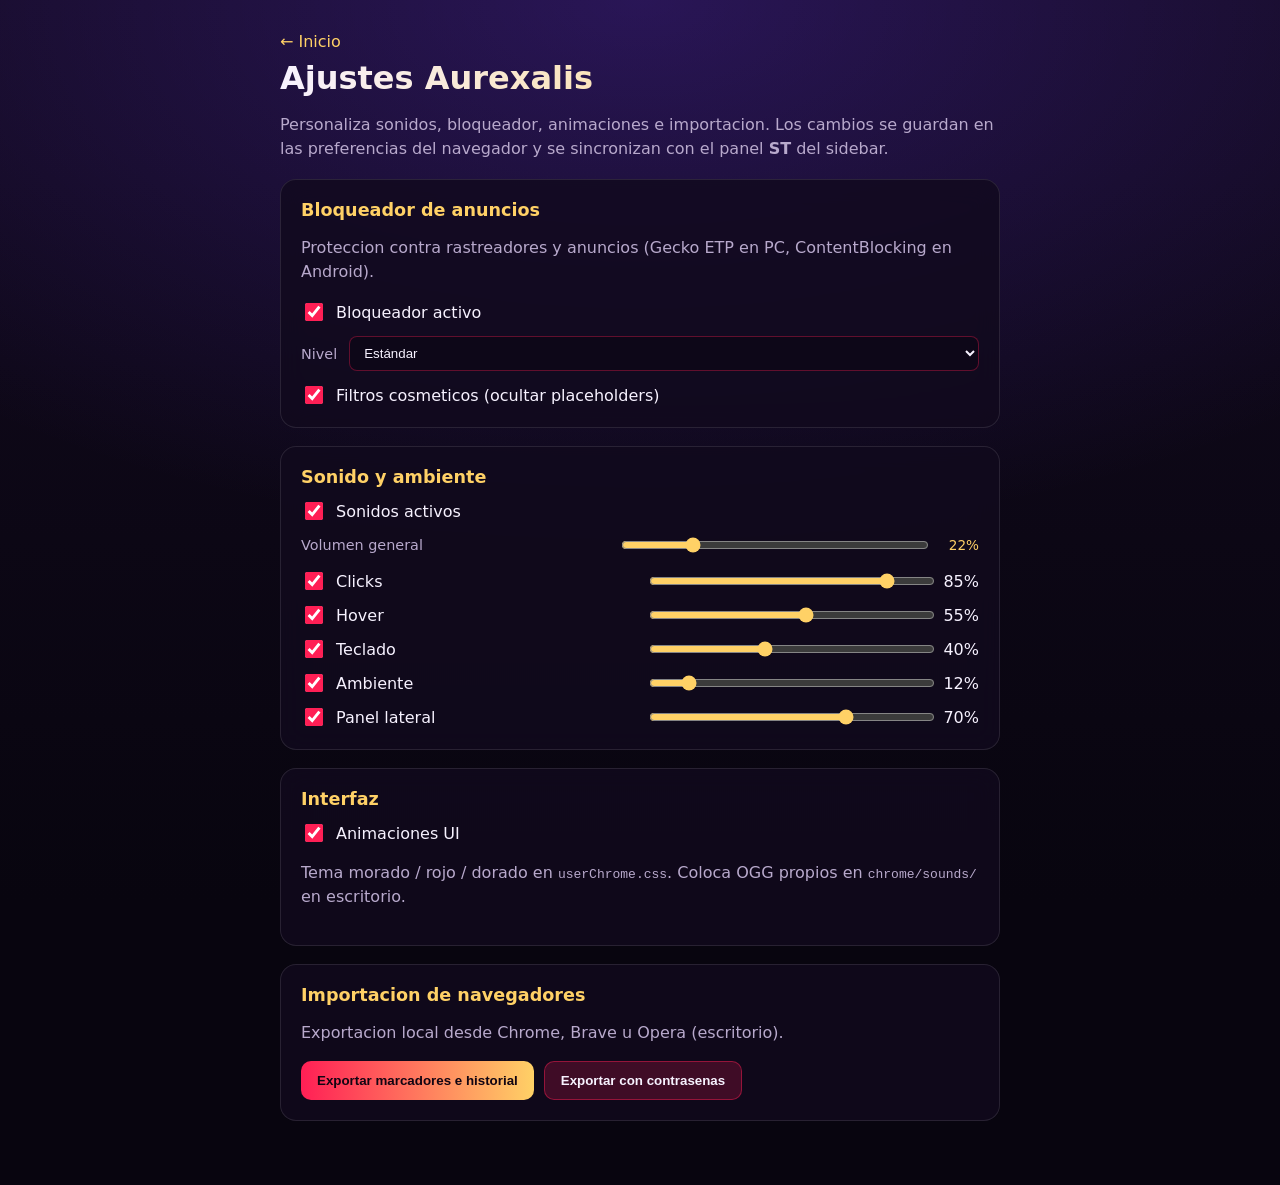
==== browser/settings/index.html @ d2086887 "feat: v0.3.0 con Windows, Android, Linux, bloqueador y ajustes completos Empaqueta tres formatos Lin" ====
<!DOCTYPE html>
<html lang="es">
  <head>
    <meta charset="utf-8" />
    <meta name="viewport" content="width=device-width, initial-scale=1" />
    <title>Ajustes — Aurexalis</title>
    <link rel="stylesheet" href="settings.css" />
  </head>
  <body>
    <div class="ax-bg" aria-hidden="true"></div>
    <main class="wrap">
      <header class="head">
        <a class="back" href="../home/index.html">← Inicio</a>
        <h1>Ajustes Aurexalis</h1>
        <p class="lead">
          Personaliza sonidos, bloqueador, animaciones e importacion. Los cambios se guardan en las
          preferencias del navegador y se sincronizan con el panel <strong>ST</strong> del sidebar.
        </p>
      </header>

      <section class="card">
        <h2>Bloqueador de anuncios</h2>
        <p class="hint">
          Proteccion contra rastreadores y anuncios (Gecko ETP en PC, ContentBlocking en Android).
        </p>
        <div class="field-row">
          <label class="switch">
            <input type="checkbox" id="pref-blocker-enabled" />
            <span>Bloqueador activo</span>
          </label>
        </div>
        <div class="field-row">
          <label for="pref-blocker-level">Nivel</label>
          <select id="pref-blocker-level" class="select">
            <option value="standard">Estándar</option>
            <option value="strict">Estricto</option>
            <option value="off">Apagado</option>
          </select>
        </div>
        <div class="field-row">
          <label class="switch">
            <input type="checkbox" id="pref-blocker-cosmetic" />
            <span>Filtros cosmeticos (ocultar placeholders)</span>
          </label>
        </div>
      </section>

      <section class="card">
        <h2>Sonido y ambiente</h2>
        <div class="field-row">
          <label class="switch">
            <input type="checkbox" id="pref-sounds-enabled" />
            <span>Sonidos activos</span>
          </label>
        </div>
        <div class="field-row range-row">
          <label for="pref-sounds-master">Volumen general</label>
          <input type="range" id="pref-sounds-master" min="0" max="100" />
          <span class="range-val" id="val-sounds-master">22%</span>
        </div>
        <div class="grid-2">
          <label class="switch"><input type="checkbox" id="pref-sounds-click" /><span>Clicks</span></label>
          <div class="range-row compact">
            <input type="range" id="pref-vol-click" min="0" max="100" />
            <span id="val-vol-click">85%</span>
          </div>
          <label class="switch"><input type="checkbox" id="pref-sounds-hover" /><span>Hover</span></label>
          <div class="range-row compact">
            <input type="range" id="pref-vol-hover" min="0" max="100" />
            <span id="val-vol-hover">55%</span>
          </div>
          <label class="switch"><input type="checkbox" id="pref-sounds-key" /><span>Teclado</span></label>
          <div class="range-row compact">
            <input type="range" id="pref-vol-key" min="0" max="100" />
            <span id="val-vol-key">40%</span>
          </div>
          <label class="switch"><input type="checkbox" id="pref-sounds-ambient" /><span>Ambiente</span></label>
          <div class="range-row compact">
            <input type="range" id="pref-vol-ambient" min="0" max="100" />
            <span id="val-vol-ambient">12%</span>
          </div>
          <label class="switch"><input type="checkbox" id="pref-sounds-panel" /><span>Panel lateral</span></label>
          <div class="range-row compact">
            <input type="range" id="pref-vol-panel" min="0" max="100" />
            <span id="val-vol-panel">70%</span>
          </div>
        </div>
      </section>

      <section class="card">
        <h2>Interfaz</h2>
        <div class="field-row">
          <label class="switch">
            <input type="checkbox" id="pref-ui-animations" />
            <span>Animaciones UI</span>
          </label>
        </div>
        <p class="hint">
          Tema morado / rojo / dorado en <code>userChrome.css</code>. Coloca OGG propios en
          <code>chrome/sounds/</code> en escritorio.
        </p>
      </section>

      <section class="card">
        <h2>Importacion de navegadores</h2>
        <p class="hint">Exportacion local desde Chrome, Brave u Opera (escritorio).</p>
        <div class="actions">
          <button type="button" id="btn-import-data" class="btn primary">
            Exportar marcadores e historial
          </button>
          <button type="button" id="btn-import-passwords" class="btn danger">
            Exportar con contrasenas
          </button>
        </div>
        <pre id="import-log" class="log" hidden></pre>
      </section>
    </main>
    <script src="settings.js" defer></script>
  </body>
</html>
---- browser/settings/settings.css ----
:root {
  --ax-bg: #08050f;
  --ax-surface: #120a1e;
  --ax-red: #ff1f55;
  --ax-gold: #ffd166;
  --ax-text: #f7f2ff;
  --ax-muted: #b8a9cc;
  font-family: "Segoe UI", system-ui, sans-serif;
}

* {
  box-sizing: border-box;
}

body {
  margin: 0;
  color: var(--ax-text);
  background: var(--ax-bg);
}

.ax-bg {
  position: fixed;
  inset: 0;
  background:
    radial-gradient(ellipse 80% 60% at 50% 0%, rgba(111, 56, 255, 0.25), transparent),
    linear-gradient(180deg, #120a1e, #08050f);
  z-index: 0;
}

.wrap {
  position: relative;
  z-index: 1;
  max-width: 760px;
  margin: 0 auto;
  padding: 32px 20px 64px;
}

.head h1 {
  margin: 8px 0;
  font-size: 2rem;
  background: linear-gradient(90deg, var(--ax-text), var(--ax-gold));
  -webkit-background-clip: text;
  background-clip: text;
  color: transparent;
}

.back {
  color: var(--ax-gold);
  text-decoration: none;
}

.lead,
.hint {
  color: var(--ax-muted);
  line-height: 1.5;
}

.card {
  margin-top: 18px;
  padding: 20px;
  border-radius: 16px;
  background: rgba(18, 10, 30, 0.82);
  border: 1px solid rgba(255, 255, 255, 0.1);
  backdrop-filter: blur(12px);
  animation: ax-rise 0.45s ease both;
}

.card:nth-child(2) {
  animation-delay: 0.05s;
}
.card:nth-child(3) {
  animation-delay: 0.1s;
}
.card:nth-child(4) {
  animation-delay: 0.15s;
}

.card h2 {
  margin: 0 0 8px;
  color: var(--ax-gold);
  font-size: 1.1rem;
}

.feature-list {
  margin: 12px 0 0;
  padding-left: 20px;
  color: var(--ax-muted);
}

.actions {
  display: flex;
  flex-wrap: wrap;
  gap: 10px;
  margin-top: 14px;
}

.btn {
  border: 0;
  border-radius: 10px;
  padding: 11px 16px;
  font-weight: 700;
  cursor: pointer;
}

.btn.primary {
  background: linear-gradient(90deg, var(--ax-red), var(--ax-gold));
  color: #120512;
}

.btn.danger {
  background: rgba(255, 31, 85, 0.2);
  color: var(--ax-text);
  border: 1px solid rgba(255, 31, 85, 0.45);
}

.log {
  margin-top: 12px;
  padding: 12px;
  border-radius: 10px;
  background: #0d0718;
  color: var(--ax-gold);
  font-size: 0.85rem;
  white-space: pre-wrap;
}

.field-row {
  display: flex;
  align-items: center;
  justify-content: space-between;
  gap: 12px;
  margin-top: 12px;
  flex-wrap: wrap;
}

.field-row label:not(.switch) {
  color: var(--ax-muted);
  font-size: 0.9rem;
}

.switch {
  display: flex;
  align-items: center;
  gap: 10px;
  color: var(--ax-text);
  cursor: pointer;
}

.switch input {
  accent-color: var(--ax-red);
  width: 18px;
  height: 18px;
}

.select {
  flex: 1;
  min-width: 140px;
  padding: 8px 10px;
  border-radius: 8px;
  border: 1px solid rgba(255, 31, 85, 0.35);
  background: #0d0718;
  color: var(--ax-text);
}

.range-row {
  display: grid;
  grid-template-columns: 1fr 1fr auto;
  align-items: center;
  gap: 10px;
}

.range-row.compact {
  grid-template-columns: 1fr auto;
}

.range-row input[type="range"] {
  width: 100%;
  accent-color: var(--ax-gold);
}

.range-val {
  color: var(--ax-gold);
  font-size: 0.85rem;
  min-width: 42px;
  text-align: right;
}

.grid-2 {
  display: grid;
  grid-template-columns: 1fr 1fr;
  gap: 10px 14px;
  margin-top: 14px;
}

@media (max-width: 520px) {
  .grid-2 {
    grid-template-columns: 1fr;
  }
}

@keyframes ax-rise {
  from {
    opacity: 0;
    transform: translateY(12px);
  }
  to {
    opacity: 1;
    transform: translateY(0);
  }
}

@media (prefers-reduced-motion: reduce) {
  .card {
    animation: none;
  }
}
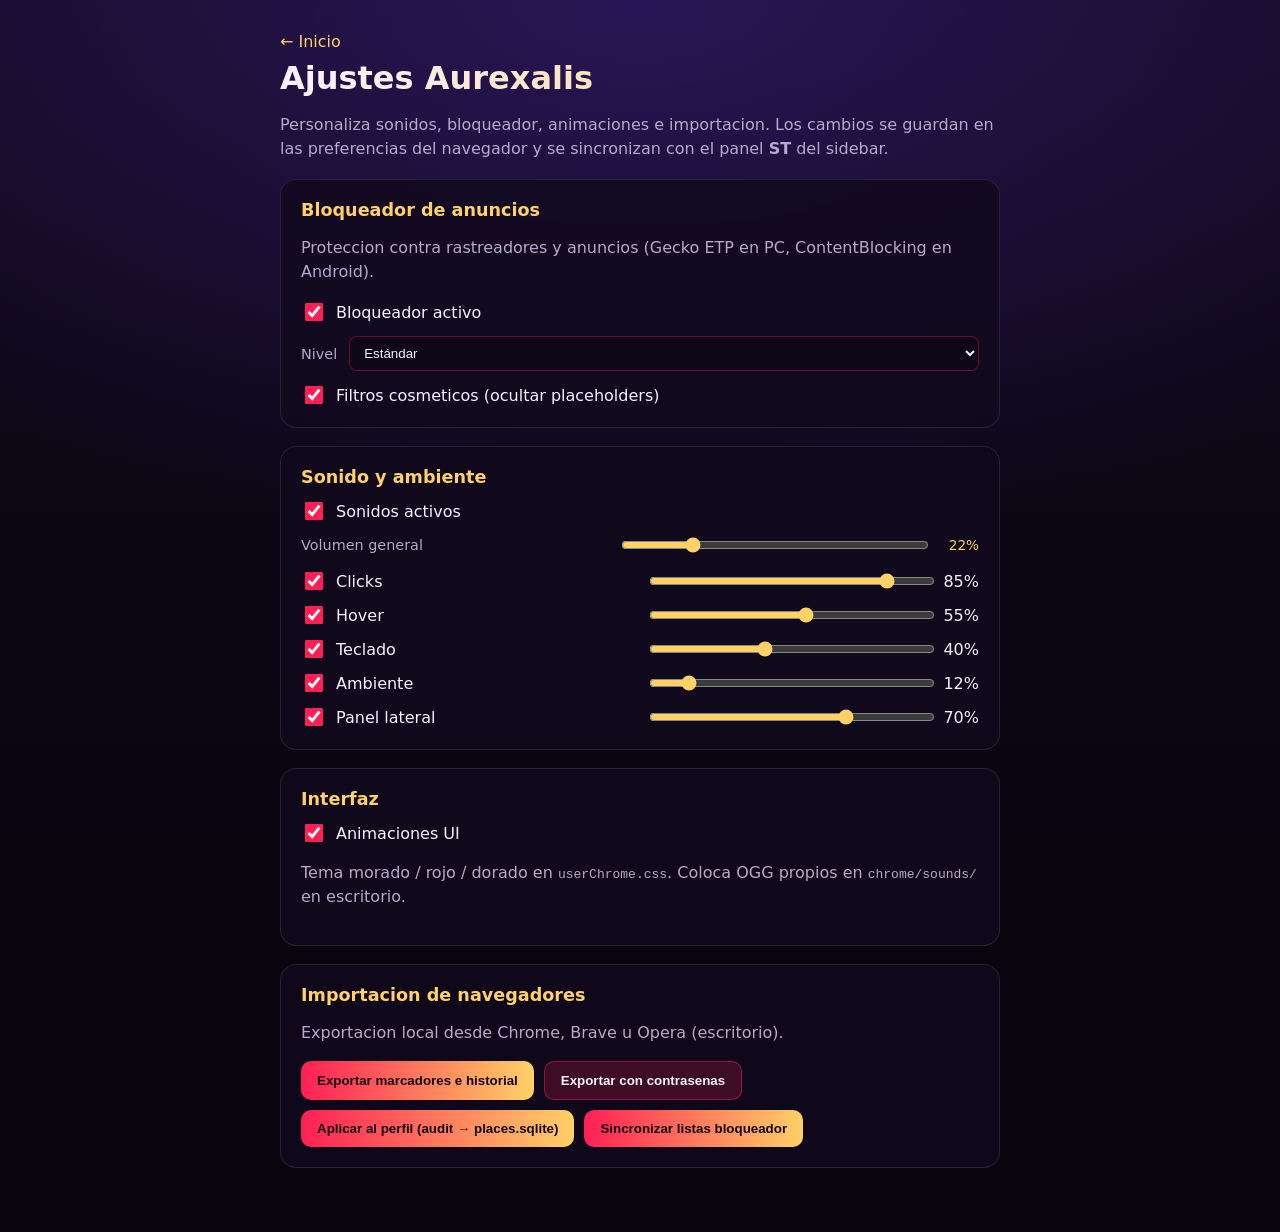
==== commit e3be5ee8: "feat: v0.4.0 — import apply, blocker CLI y RemoteFS SFTP Añade escritura de marcadores/historial en " ====
--- a/browser/settings/index.html
+++ b/browser/settings/index.html
@@ -111,6 +111,12 @@
           <button type="button" id="btn-import-passwords" class="btn danger">
             Exportar con contrasenas
           </button>
+          <button type="button" id="btn-import-apply" class="btn primary">
+            Aplicar al perfil (audit → places.sqlite)
+          </button>
+          <button type="button" id="btn-blocker-sync" class="btn primary">
+            Sincronizar listas bloqueador
+          </button>
         </div>
         <pre id="import-log" class="log" hidden></pre>
       </section>
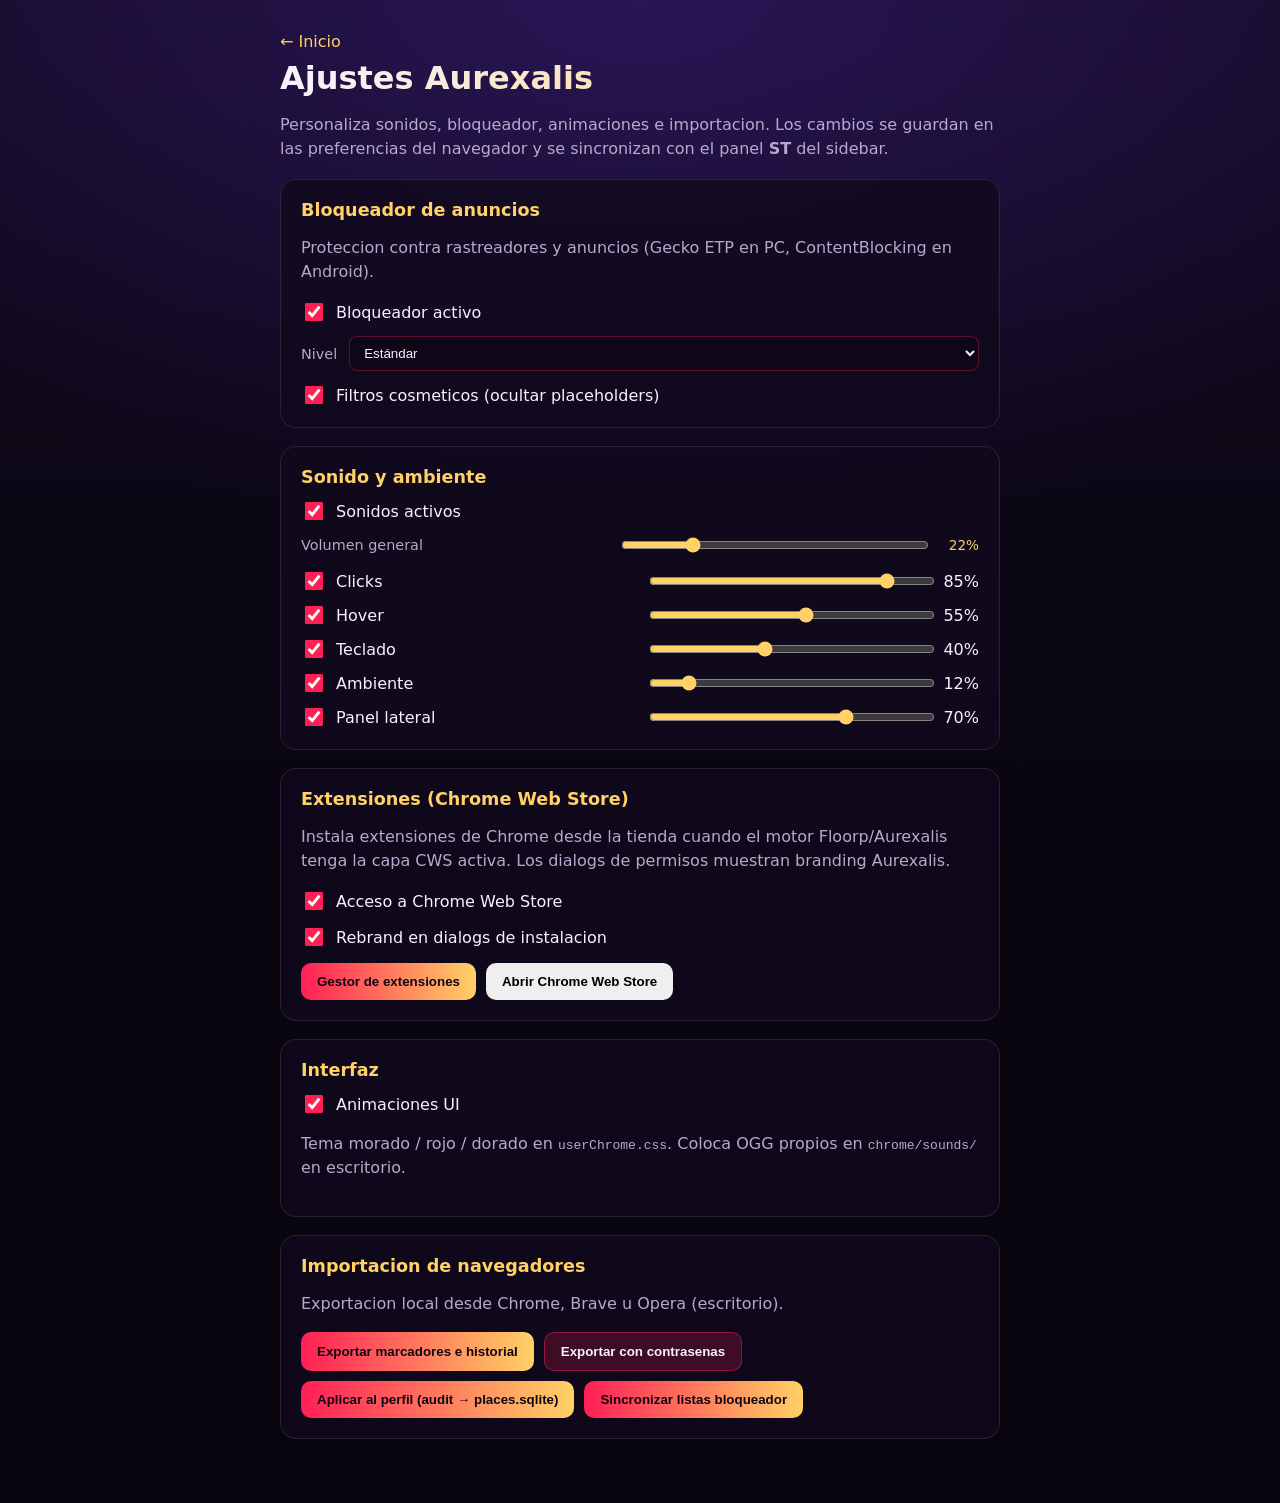
==== commit f4ca333c: "feat(cws): capa Chrome Web Store v0.5 con branding Aurexalis Prefs, rebranding de prompts en userChr" ====
--- a/browser/settings/index.html
+++ b/browser/settings/index.html
@@ -88,6 +88,30 @@
       </section>
 
       <section class="card">
+        <h2>Extensiones (Chrome Web Store)</h2>
+        <p class="hint">
+          Instala extensiones de Chrome desde la tienda cuando el motor Floorp/Aurexalis tenga la
+          capa CWS activa. Los dialogs de permisos muestran branding Aurexalis.
+        </p>
+        <div class="field-row">
+          <label class="switch">
+            <input type="checkbox" id="pref-cws-enabled" />
+            <span>Acceso a Chrome Web Store</span>
+          </label>
+        </div>
+        <div class="field-row">
+          <label class="switch">
+            <input type="checkbox" id="pref-cws-brand" />
+            <span>Rebrand en dialogs de instalacion</span>
+          </label>
+        </div>
+        <div class="actions">
+          <button type="button" id="btn-open-addons" class="btn primary">Gestor de extensiones</button>
+          <button type="button" id="btn-open-cws" class="btn">Abrir Chrome Web Store</button>
+        </div>
+      </section>
+
+      <section class="card">
         <h2>Interfaz</h2>
         <div class="field-row">
           <label class="switch">
